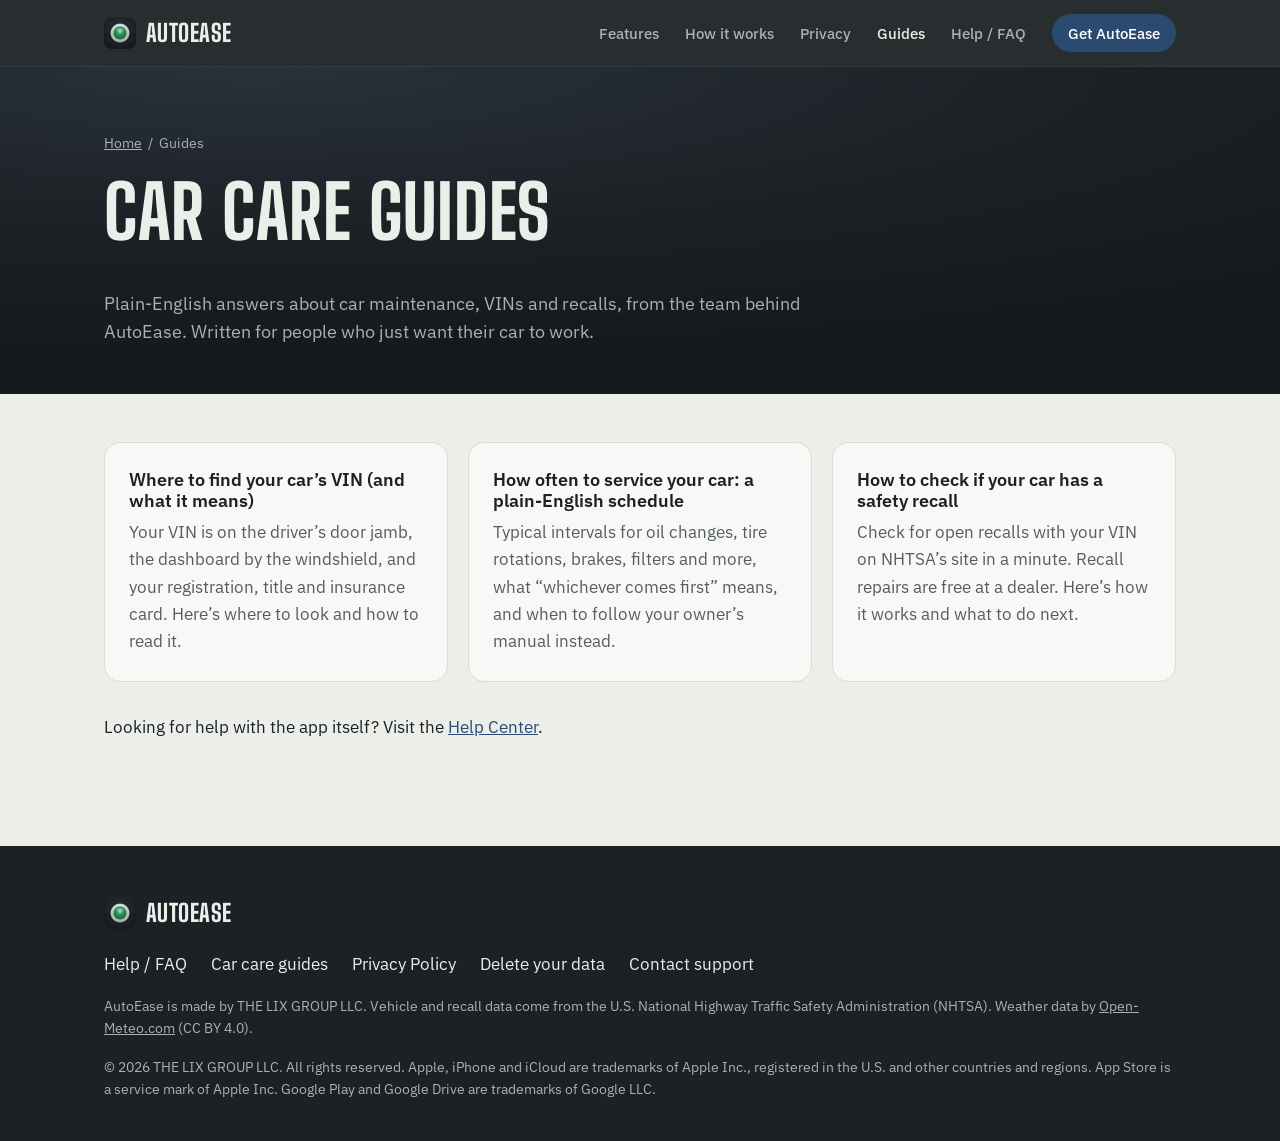
==== guides/index.html @ 2cf23d44 "Build the AutoEase site: home, Help Center, guides, privacy, delete data Landing page, searchable He" ====
<!doctype html>
<html lang="en">
<head>
  <!-- GTM head: paste the Google Tag Manager <script> snippet here, first thing in <head> (README → Analytics). -->
  <meta charset="utf-8" />
  <meta name="viewport" content="width=device-width, initial-scale=1" />
  <meta name="theme-color" content="#1c2125" />
  <title>Car Care Guides | AutoEase</title>
  <meta name="description" content="Plain-English guides to car maintenance schedules, finding your VIN and checking for safety recalls, from the team behind AutoEase." />
  <link rel="canonical" href="https://autoease.lixlink.com/guides/" />
  <meta property="og:site_name" content="AutoEase" />
  <meta property="og:type" content="website" />
  <meta property="og:url" content="https://autoease.lixlink.com/guides/" />
  <meta property="og:title" content="Car Care Guides | AutoEase" />
  <meta property="og:description" content="Plain-English guides to car maintenance schedules, finding your VIN and checking for safety recalls, from the team behind AutoEase." />
  <meta property="og:image" content="https://autoease.lixlink.com/assets/img/og-image.png" />
  <meta property="og:image:type" content="image/png" />
  <meta property="og:image:width" content="1200" />
  <meta property="og:image:height" content="630" />
  <meta property="og:image:alt" content="AutoEase status lamp glowing green. Scan your car once. We&#x27;ll tell you when it needs anything." />
  <meta property="og:locale" content="en_US" />
  <meta name="twitter:card" content="summary_large_image" />
  <meta name="twitter:title" content="Car Care Guides | AutoEase" />
  <meta name="twitter:description" content="Plain-English guides to car maintenance schedules, finding your VIN and checking for safety recalls, from the team behind AutoEase." />
  <meta name="twitter:image" content="https://autoease.lixlink.com/assets/img/og-image.png" />
  <link rel="icon" type="image/png" sizes="32x32" href="/assets/img/favicon-32.png" />
  <link rel="icon" type="image/png" sizes="16x16" href="/assets/img/favicon-16.png" />
  <link rel="apple-touch-icon" href="/assets/img/apple-touch-icon.png" />
  <link rel="preload" href="/assets/fonts/big-shoulders-display.woff2" as="font" type="font/woff2" crossorigin />
  <link rel="preload" href="/assets/fonts/ibm-plex-sans.woff2" as="font" type="font/woff2" crossorigin />
  <link rel="stylesheet" href="/assets/css/style.css" />
  <script type="application/ld+json">
{
  "@context": "https://schema.org",
  "@graph": [
    {
      "@type": "Organization",
      "@id": "https://autoease.lixlink.com/#organization",
      "name": "THE LIX GROUP LLC",
      "url": "https://autoease.lixlink.com/",
      "logo": {
        "@type": "ImageObject",
        "url": "https://autoease.lixlink.com/assets/img/icon-512.png",
        "width": 512,
        "height": 512
      },
      "contactPoint": {
        "@type": "ContactPoint",
        "contactType": "customer support",
        "email": "autoease-support@lixlink.com",
        "availableLanguage": "en"
      }
    },
    {
      "@type": "CollectionPage",
      "@id": "https://autoease.lixlink.com/guides/#page",
      "url": "https://autoease.lixlink.com/guides/",
      "name": "Car care guides",
      "isPartOf": {
        "@id": "https://autoease.lixlink.com/#website"
      },
      "inLanguage": "en-US",
      "mainEntity": {
        "@type": "ItemList",
        "itemListElement": [
          {
            "@type": "ListItem",
            "position": 1,
            "url": "https://autoease.lixlink.com/guides/find-your-vin.html",
            "name": "Where to find your car’s VIN (and what it means)"
          },
          {
            "@type": "ListItem",
            "position": 2,
            "url": "https://autoease.lixlink.com/guides/car-maintenance-schedule.html",
            "name": "How often to service your car: a plain-English schedule"
          },
          {
            "@type": "ListItem",
            "position": 3,
            "url": "https://autoease.lixlink.com/guides/check-car-recalls.html",
            "name": "How to check if your car has a safety recall"
          }
        ]
      }
    },
    {
      "@type": "BreadcrumbList",
      "itemListElement": [
        {
          "@type": "ListItem",
          "position": 1,
          "name": "Home",
          "item": "https://autoease.lixlink.com/"
        },
        {
          "@type": "ListItem",
          "position": 2,
          "name": "Guides",
          "item": "https://autoease.lixlink.com/guides/"
        }
      ]
    }
  ]
}
  </script>
</head>
<body>
  <!-- GTM body: paste the Google Tag Manager <noscript> snippet here, first thing in <body> (README → Analytics). -->
  <a class="skip-link" href="#main">Skip to content</a>
  <header class="site-header">
    <nav class="nav wrap" aria-label="Main">
      <a class="brand" href="/">
        <img src="/assets/img/icon-512.png" alt="" width="32" height="32" />
        <span>AutoEase</span>
      </a>
      <button class="nav-toggle" type="button" aria-label="Toggle navigation" aria-expanded="false" aria-controls="nav-links">☰</button>
      <ul class="nav-links" id="nav-links">
        <li><a href="/#features">Features</a></li>
        <li><a href="/#how-it-works">How it works</a></li>
        <li><a href="/#privacy">Privacy</a></li>
        <li><a href="/guides/" aria-current="page">Guides</a></li>
        <li><a href="/faq.html">Help / FAQ</a></li>
        <li><a class="nav-cta" href="/#download">Get AutoEase</a></li>
      </ul>
    </nav>
  </header>
  <main id="main">
    <div class="page-hero dark">
      <div class="wrap">
        <ol class="breadcrumb"><li><a href="/">Home</a></li><li aria-current="page">Guides</li></ol>
        <h1>Car care guides</h1>
        <p>Plain-English answers about car maintenance, VINs and recalls, from the team behind AutoEase. Written for people who just want their car to work.</p>
      </div>
    </div>
    <div class="wrap" style="padding-top:48px;padding-bottom:88px">
        <ul class="guide-list">
          <li><a class="card" href="/guides/find-your-vin.html"><h3>Where to find your car’s VIN (and what it means)</h3><p>Your VIN is on the driver’s door jamb, the dashboard by the windshield, and your registration, title and insurance card. Here’s where to look and how to read it.</p></a></li>
          <li><a class="card" href="/guides/car-maintenance-schedule.html"><h3>How often to service your car: a plain-English schedule</h3><p>Typical intervals for oil changes, tire rotations, brakes, filters and more, what “whichever comes first” means, and when to follow your owner’s manual instead.</p></a></li>
          <li><a class="card" href="/guides/check-car-recalls.html"><h3>How to check if your car has a safety recall</h3><p>Check for open recalls with your VIN on NHTSA’s site in a minute. Recall repairs are free at a dealer. Here’s how it works and what to do next.</p></a></li>
        </ul>
      <p style="margin-top:32px">Looking for help with the app itself? Visit the <a href="/faq.html">Help Center</a>.</p>
    </div>
  </main>
  <footer>
    <div class="wrap footer-inner">
      <a class="brand" href="/">
        <img src="/assets/img/icon-512.png" alt="" width="28" height="28" />
        <span>AutoEase</span>
      </a>
      <ul class="footer-links">
        <li><a href="/faq.html">Help / FAQ</a></li>
        <li><a href="/guides/">Car care guides</a></li>
        <li><a href="/privacy.html">Privacy Policy</a></li>
        <li><a href="/delete-data.html">Delete your data</a></li>
        <li><a href="mailto:autoease-support@lixlink.com">Contact support</a></li>
      </ul>
      <p class="footer-copy">AutoEase is made by THE LIX GROUP LLC. Vehicle and recall data come from the U.S. National Highway Traffic Safety Administration (NHTSA). Weather data by <a href="https://open-meteo.com/" rel="noopener" style="color:inherit">Open-Meteo.com</a> (CC BY 4.0).</p>
      <p class="footer-copy">© <span id="year">2026</span> THE LIX GROUP LLC. All rights reserved. Apple, iPhone and iCloud are trademarks of Apple Inc., registered in the U.S. and other countries and regions. App Store is a service mark of Apple Inc. Google Play and Google Drive are trademarks of Google LLC.</p>
    </div>
  </footer>

  <script>document.getElementById('year').textContent = new Date().getFullYear();</script>
  <script src="/assets/js/main.js" defer></script>
</body>
</html>
---- assets/css/style.css ----
/* AutoEase site. Tokens match the app's design system (docs/design/README.md
   in bitPimps/autoease): Fog/Panel/Steel/Asphalt/Instrument plus the three
   status "telltale" colors, Big Shoulders Display + IBM Plex. Dark asphalt
   for the header, hero and bands (like the store art); light Fog for reading. */

@font-face {
  font-family: 'Big Shoulders Display';
  font-style: normal;
  font-weight: 100 900;
  font-display: swap;
  src: url('/assets/fonts/big-shoulders-display.woff2') format('woff2');
}
@font-face {
  font-family: 'IBM Plex Sans';
  font-style: normal;
  font-weight: 100 700;
  font-display: swap;
  src: url('/assets/fonts/ibm-plex-sans.woff2') format('woff2');
}
@font-face {
  font-family: 'IBM Plex Mono';
  font-style: normal;
  font-weight: 500;
  font-display: swap;
  src: url('/assets/fonts/ibm-plex-mono-500.woff2') format('woff2');
}

:root {
  --fog: #eceee9;
  --panel: #f8f9f6;
  --steel: #d7dcd5;
  --asphalt: #1c2125;
  --asphalt-2: #252c32;
  --asphalt-line: #343c43;
  --instrument: #2b4a6f;
  --instrument-hover: #223c5b;
  --instrument-soft: #dfe6ee;

  --good: #2f8f5b;
  --soon: #c98a12;
  --overdue: #d14343;

  --ink: #1c2125;
  --ink-muted: #545d63;
  --on-dark: #eceee9;
  --on-dark-muted: #a9b1b6;

  --display: 'Big Shoulders Display', 'Arial Narrow', sans-serif;
  --body: 'IBM Plex Sans', -apple-system, BlinkMacSystemFont, 'Segoe UI', Roboto, sans-serif;
  --mono: 'IBM Plex Mono', ui-monospace, SFMono-Regular, Menlo, monospace;

  --max-width: 1120px;
  --radius: 16px;
  --radius-sm: 10px;

  color-scheme: light;
}

* { box-sizing: border-box; }

@media (prefers-reduced-motion: no-preference) {
  html { scroll-behavior: smooth; }
}

body {
  margin: 0;
  background: var(--fog);
  color: var(--ink);
  font-family: var(--body);
  font-size: 1.0625rem;
  line-height: 1.6;
  -webkit-font-smoothing: antialiased;
}

a { color: var(--instrument); }
a:hover { color: var(--instrument-hover); }
img { max-width: 100%; display: block; }
code, .mono { font-family: var(--mono); font-size: 0.92em; }

:focus-visible { outline: 3px solid var(--soon); outline-offset: 2px; }

.skip-link {
  position: absolute; left: 12px; top: -48px; z-index: 50;
  background: var(--panel); color: var(--ink); padding: 8px 14px; border-radius: 8px;
}
.skip-link:focus { top: 12px; }

.wrap { max-width: var(--max-width); margin: 0 auto; padding: 0 24px; }

h1, h2, h3 { line-height: 1.1; margin: 0 0 0.5em; }
h1, h2 {
  font-family: var(--display);
  font-weight: 800;
  text-transform: uppercase;
  letter-spacing: 0.01em;
}
h1 { font-size: clamp(2.6rem, 6.5vw, 4.6rem); }
h2 { font-size: clamp(2rem, 4.2vw, 2.9rem); }
h3 { font-size: 1.15rem; font-weight: 600; }

.eyebrow {
  display: inline-block;
  font-family: var(--mono);
  font-size: 0.8rem;
  letter-spacing: 0.14em;
  text-transform: uppercase;
  color: var(--good);
  margin-bottom: 12px;
}

/* ---------- Header ---------- */

.site-header {
  position: sticky; top: 0; z-index: 20;
  background: color-mix(in srgb, var(--asphalt) 94%, transparent);
  backdrop-filter: blur(10px);
  border-bottom: 1px solid var(--asphalt-line);
  color: var(--on-dark);
}
.nav { display: flex; align-items: center; justify-content: space-between; padding: 14px 24px; }
.brand {
  display: flex; align-items: center; gap: 10px;
  text-decoration: none; color: inherit;
}
.brand:hover { color: inherit; }
.brand img { width: 32px; height: 32px; border-radius: 8px; }
.brand span {
  font-family: var(--display); font-weight: 800; font-size: 1.5rem;
  text-transform: uppercase; letter-spacing: 0.02em;
}
.nav-links { display: flex; align-items: center; gap: 26px; list-style: none; margin: 0; padding: 0; }
.nav-links a { text-decoration: none; color: var(--on-dark-muted); font-size: 0.95rem; font-weight: 500; }
.nav-links a:hover, .nav-links a[aria-current="page"] { color: var(--on-dark); }
.nav-links a.nav-cta {
  color: #fff; background: var(--instrument); padding: 9px 16px; border-radius: 999px;
}
.nav-links a.nav-cta:hover { background: var(--instrument-hover); }
.nav-toggle {
  display: none; background: none; border: 1px solid var(--asphalt-line); color: var(--on-dark);
  border-radius: 8px; font-size: 1.2rem; padding: 4px 10px; cursor: pointer;
}

@media (max-width: 860px) {
  .nav-toggle { display: block; }
  .nav-links {
    display: none; position: absolute; left: 0; right: 0; top: 100%;
    flex-direction: column; align-items: stretch; gap: 0;
    background: var(--asphalt); border-bottom: 1px solid var(--asphalt-line); padding: 8px 24px 16px;
  }
  .nav-links.open { display: flex; }
  .nav-links a { display: block; padding: 12px 0; }
  .nav-links a.nav-cta { text-align: center; margin-top: 8px; }
}

/* ---------- Buttons ---------- */

.btn {
  display: inline-flex; align-items: center; justify-content: center;
  padding: 13px 22px; border-radius: 999px; font-weight: 600; text-decoration: none;
  border: 1px solid transparent; font-size: 1rem;
}
.btn-primary { background: var(--instrument); color: #fff; }
.btn-primary:hover { background: var(--instrument-hover); color: #fff; }
.btn-ghost { border-color: var(--asphalt-line); color: var(--on-dark); }
.btn-ghost:hover { border-color: var(--on-dark-muted); color: #fff; }

/* ---------- Hero ---------- */

.dark {
  background: radial-gradient(120% 90% at 20% 0%, #29313a 0%, var(--asphalt) 55%, #15191c 100%);
  color: var(--on-dark);
}
.hero { padding: 84px 0 96px; }
.hero-inner { display: grid; grid-template-columns: 1.15fr 0.85fr; gap: 56px; align-items: center; }
.hero .lead { font-size: 1.2rem; color: var(--on-dark-muted); max-width: 36em; }
.hero-actions { display: flex; flex-wrap: wrap; gap: 12px; margin: 28px 0 14px; }
.hero-note { font-family: var(--mono); font-size: 0.8rem; letter-spacing: 0.1em; text-transform: uppercase; color: var(--on-dark-muted); }
.hero-art { display: flex; flex-direction: column; align-items: center; gap: 28px; }

@media (max-width: 860px) {
  .hero { padding: 56px 0 64px; }
  .hero-inner { grid-template-columns: 1fr; gap: 40px; }
  .hero-art { order: -1; }
}

/* ---------- Telltale (the app's signature lamp) ---------- */

.telltale {
  --size: 220px;
  width: var(--size); height: var(--size); border-radius: 50%;
  background: radial-gradient(circle at 50% 30%, #e6ebe5 0%, #b9c3bb 100%);
  border: 2px solid #8c958f;
  display: grid; place-items: center;
  box-shadow: 0 30px 60px rgba(0, 0, 0, 0.35);
}
.telltale .lamp {
  width: 68%; height: 68%; border-radius: 50%;
  background: radial-gradient(circle at 50% 28%, #8fe0b0 0%, var(--good) 45%, #1f6b42 100%);
  box-shadow: inset 0 -10px 24px rgba(0, 0, 0, 0.25), 0 0 40px rgba(47, 143, 91, 0.55);
  position: relative;
}
.telltale .lamp::after {
  content: ''; position: absolute; left: 21%; top: 11%; width: 58%; height: 26%;
  border-radius: 50%; background: rgba(255, 255, 255, 0.28);
}
@media (prefers-reduced-motion: no-preference) {
  .telltale .lamp { animation: self-check 2.4s ease-out 0.3s both; }
}
/* Gauge self-check: red → amber → green, then settle. */
@keyframes self-check {
  0%   { background: radial-gradient(circle at 50% 28%, #f2a0a0 0%, var(--overdue) 45%, #8f2a2a 100%); box-shadow: inset 0 -10px 24px rgba(0,0,0,.25), 0 0 40px rgba(209,67,67,.55); }
  33%  { background: radial-gradient(circle at 50% 28%, #f6d58f 0%, var(--soon) 45%, #8a5e0b 100%); box-shadow: inset 0 -10px 24px rgba(0,0,0,.25), 0 0 40px rgba(201,138,18,.55); }
  66%, 100% { background: radial-gradient(circle at 50% 28%, #8fe0b0 0%, var(--good) 45%, #1f6b42 100%); box-shadow: inset 0 -10px 24px rgba(0,0,0,.25), 0 0 40px rgba(47,143,91,.55); }
}

.legend { display: flex; gap: 20px; list-style: none; padding: 0; margin: 0; font-size: 0.95rem; color: var(--on-dark-muted); }
.legend li { display: flex; align-items: center; gap: 8px; }
.dot { width: 12px; height: 12px; border-radius: 50%; display: inline-block; flex: none; }
.dot.good { background: var(--good); }
.dot.soon { background: var(--soon); }
.dot.overdue { background: var(--overdue); }

/* ---------- Sections ---------- */

section { padding: 88px 0; }
section[id] { scroll-margin-top: 72px; }
.section-head { max-width: 680px; margin-bottom: 44px; }
.section-head p { color: var(--ink-muted); font-size: 1.1rem; margin: 0; }
.dark .section-head p { color: var(--on-dark-muted); }
.alt { background: var(--panel); border-top: 1px solid var(--steel); border-bottom: 1px solid var(--steel); }

/* Steps */
.steps { display: grid; grid-template-columns: repeat(3, 1fr); gap: 20px; list-style: none; padding: 0; margin: 0; counter-reset: step; }
.steps li {
  background: var(--panel); border: 1px solid var(--steel); border-radius: var(--radius);
  padding: 28px 24px; counter-increment: step;
}
.steps li::before {
  content: counter(step, decimal-leading-zero);
  display: block; font-family: var(--mono); color: var(--instrument); font-size: 0.9rem; margin-bottom: 12px;
}
.steps p { margin: 0; color: var(--ink-muted); }
@media (max-width: 760px) { .steps { grid-template-columns: 1fr; } }

/* Feature grid */
.grid { display: grid; grid-template-columns: repeat(3, 1fr); gap: 20px; }
.card {
  background: var(--panel); border: 1px solid var(--steel); border-radius: var(--radius); padding: 26px 24px;
}
.alt .card { background: var(--fog); }
.card p { margin: 0; color: var(--ink-muted); }
.card .icon {
  width: 40px; height: 40px; border-radius: 10px; background: var(--instrument-soft); color: var(--instrument);
  display: grid; place-items: center; margin-bottom: 16px;
}
.card .icon svg { width: 22px; height: 22px; }
@media (max-width: 960px) { .grid { grid-template-columns: repeat(2, 1fr); } }
@media (max-width: 620px) { .grid { grid-template-columns: 1fr; } }

/* Status explainer */
.status-rows { display: grid; gap: 14px; }
.status-row {
  display: grid; grid-template-columns: auto 1fr; gap: 18px; align-items: start;
  background: var(--panel); border: 1px solid var(--steel); border-radius: var(--radius-sm); padding: 18px 20px;
}
.status-row .dot { width: 18px; height: 18px; margin-top: 4px; }
.status-row h3 { margin: 0 0 2px; }
.status-row p { margin: 0; color: var(--ink-muted); }

/* Data table */
.table-wrap { overflow-x: auto; border: 1px solid var(--steel); border-radius: var(--radius-sm); background: var(--panel); }
table { width: 100%; border-collapse: collapse; font-size: 0.98rem; }
caption { text-align: left; padding: 14px 18px 0; color: var(--ink-muted); font-size: 0.9rem; caption-side: bottom; padding-bottom: 14px; }
th, td { text-align: left; padding: 13px 18px; border-bottom: 1px solid var(--steel); vertical-align: top; }
thead th { font-size: 0.8rem; font-family: var(--mono); letter-spacing: 0.08em; text-transform: uppercase; color: var(--ink-muted); background: var(--fog); }
tbody tr:last-child th, tbody tr:last-child td { border-bottom: 0; }
td.num { font-family: var(--mono); font-variant-numeric: tabular-nums; white-space: nowrap; }
.two-col { display: grid; grid-template-columns: 1fr 1fr; gap: 48px; align-items: start; }
@media (max-width: 860px) { .two-col { grid-template-columns: 1fr; gap: 32px; } }

/* Screenshots */
.shots {
  display: flex; gap: 18px; list-style: none; padding: 4px 0 18px; margin: 0;
  overflow-x: auto; scroll-snap-type: x mandatory;
}
.shots li { flex: 0 0 230px; scroll-snap-align: start; }
.shots img { width: 230px; height: auto; border-radius: 18px; box-shadow: 0 16px 40px rgba(0, 0, 0, 0.35); }

/* Privacy band */
.band-inner { display: grid; grid-template-columns: 1.1fr 0.9fr; gap: 56px; align-items: center; }
.band-inner p { color: var(--on-dark-muted); }
.checklist { list-style: none; padding: 0; margin: 24px 0 0; display: grid; gap: 12px; }
.checklist li { display: flex; gap: 12px; align-items: flex-start; }
.checklist li::before {
  content: ''; flex: none; width: 14px; height: 14px; border-radius: 50%; margin-top: 6px;
  background: var(--good); box-shadow: 0 0 10px rgba(47, 143, 91, 0.6);
}
.data-flow { display: grid; gap: 12px; }
.data-flow div {
  border: 1px solid var(--asphalt-line); border-radius: var(--radius-sm); padding: 16px 18px; background: rgba(255,255,255,0.03);
}
.data-flow strong { display: block; color: var(--on-dark); }
.data-flow span { color: var(--on-dark-muted); font-size: 0.95rem; }
@media (max-width: 860px) { .band-inner { grid-template-columns: 1fr; gap: 32px; } }

/* Pricing */
.pricing-card {
  max-width: 560px; background: var(--panel); border: 1px solid var(--steel); border-radius: var(--radius); padding: 34px 32px;
}
.price { font-family: var(--display); font-weight: 800; font-size: 4rem; line-height: 1; margin: 6px 0 8px; }
.price-note { color: var(--ink-muted); margin-bottom: 18px; }
.pricing-list { padding-left: 0; list-style: none; display: grid; gap: 10px; margin: 0 0 22px; }
.pricing-list li { padding-left: 26px; position: relative; }
.pricing-list li::before { content: '✓'; position: absolute; left: 0; color: var(--good); font-weight: 700; }
.fineprint { color: var(--ink-muted); font-size: 0.92rem; margin: 0; }

/* CTA */
.cta-band { text-align: center; border-radius: var(--radius); padding: 56px 28px; }
.cta-band p { color: var(--on-dark-muted); max-width: 40em; margin: 0 auto 8px; }
.store-soon { display: flex; flex-wrap: wrap; justify-content: center; gap: 12px; margin: 24px 0 8px; }
.store-soon span {
  border: 1px solid var(--asphalt-line); border-radius: 12px; padding: 10px 18px; color: var(--on-dark);
  font-weight: 500;
}

/* Guides list */
.guide-list { display: grid; grid-template-columns: repeat(3, 1fr); gap: 20px; list-style: none; padding: 0; margin: 0; }
.guide-list a { display: block; height: 100%; text-decoration: none; color: inherit; }
.guide-list a:hover h3 { color: var(--instrument); }
@media (max-width: 960px) { .guide-list { grid-template-columns: 1fr; } }

/* ---------- Content pages (privacy, guides, delete data) ---------- */

.page-hero { padding: 64px 0 48px; }
.page-hero p { color: var(--on-dark-muted); max-width: 40em; margin: 0; font-size: 1.1rem; }
.breadcrumb { list-style: none; padding: 0; margin: 0 0 18px; display: flex; flex-wrap: wrap; gap: 6px; font-size: 0.9rem; color: var(--on-dark-muted); }
.breadcrumb li + li::before { content: '/'; margin-right: 6px; }
.breadcrumb a { color: var(--on-dark-muted); }
.content-page { max-width: 760px; padding-top: 48px; padding-bottom: 88px; }
.content-page h2 { font-size: 1.9rem; margin-top: 1.6em; }
.content-page h3 { margin-top: 1.4em; }
.content-page li { margin-bottom: 6px; }
.updated { font-family: var(--mono); font-size: 0.85rem; color: var(--ink-muted); }
.callout {
  border-left: 4px solid var(--instrument); background: var(--panel); padding: 16px 20px; border-radius: 0 var(--radius-sm) var(--radius-sm) 0; margin: 24px 0;
}
.callout.warn { border-left-color: var(--soon); }
.tldr { border: 1px solid var(--steel); background: var(--panel); border-radius: var(--radius-sm); padding: 18px 22px; margin: 0 0 32px; }
.tldr strong:first-child { font-family: var(--mono); font-size: 0.8rem; letter-spacing: 0.1em; text-transform: uppercase; color: var(--good); display: block; margin-bottom: 4px; }
.tldr p { margin: 0; }

/* ---------- FAQ ---------- */

.faq-layout { display: grid; grid-template-columns: 220px 1fr; gap: 48px; padding-top: 48px; padding-bottom: 88px; }
.faq-toc { position: sticky; top: 88px; align-self: start; }
.faq-toc ul { list-style: none; padding: 0; margin: 0; display: grid; gap: 4px; }
.faq-toc a { text-decoration: none; color: var(--ink-muted); display: block; padding: 6px 10px; border-radius: 8px; font-size: 0.95rem; }
.faq-toc a:hover { background: var(--panel); color: var(--ink); }
.faq-search { margin-top: 28px; max-width: 560px; }
.faq-search input {
  width: 100%; padding: 14px 18px; font: inherit; border-radius: 999px; border: 1px solid var(--asphalt-line);
  background: var(--asphalt-2); color: var(--on-dark);
}
.faq-search input::placeholder { color: var(--on-dark-muted); }
.faq-group { padding: 0; margin-bottom: 44px; }
.faq-group h2 { font-size: 2rem; }
.faq-item { background: var(--panel); border: 1px solid var(--steel); border-radius: var(--radius-sm); margin-bottom: 10px; }
.faq-item summary {
  cursor: pointer; padding: 16px 48px 16px 20px; font-weight: 600; list-style: none; position: relative;
}
.faq-item summary::-webkit-details-marker { display: none; }
.faq-item summary::after {
  content: '+'; position: absolute; right: 20px; top: 50%; transform: translateY(-50%);
  font-family: var(--mono); color: var(--instrument); font-size: 1.2rem;
}
.faq-item[open] summary::after { content: '−'; }
.faq-answer { padding: 0 20px 18px; color: var(--ink-muted); }
.faq-answer p { margin: 0 0 10px; }
.faq-answer p:last-child { margin-bottom: 0; }
.faq-empty { display: none; background: var(--panel); border: 1px solid var(--steel); border-radius: var(--radius-sm); padding: 18px 20px; }
@media (max-width: 860px) {
  .faq-layout { grid-template-columns: 1fr; gap: 24px; }
  .faq-toc { position: static; }
  .faq-toc ul { display: flex; flex-wrap: wrap; gap: 6px; }
  .faq-toc a { border: 1px solid var(--steel); background: var(--panel); }
}

/* ---------- Footer ---------- */

footer { background: var(--asphalt); color: var(--on-dark-muted); padding: 48px 0 40px; }
.footer-inner { display: grid; gap: 18px; }
.footer-inner .brand { color: var(--on-dark); }
.footer-links { display: flex; flex-wrap: wrap; gap: 8px 24px; list-style: none; padding: 0; margin: 0; }
.footer-links a { color: var(--on-dark); text-decoration: none; }
.footer-links a:hover { text-decoration: underline; color: #fff; }
.footer-copy { font-size: 0.85rem; margin: 0; }

/* Back to top */
.to-top {
  position: fixed; left: 20px; bottom: 20px; z-index: 30; width: 44px; height: 44px; border-radius: 50%;
  border: 1px solid var(--asphalt-line); background: var(--asphalt); color: var(--on-dark);
  display: grid; place-items: center; cursor: pointer; opacity: 0; pointer-events: none; transition: opacity 0.2s;
}
.to-top.visible { opacity: 1; pointer-events: auto; }

/* Grid children default to min-width:auto, which lets a wide table push the page sideways. */
.two-col > *, .band-inner > *, .hero-inner > *, .faq-layout > * { min-width: 0; }
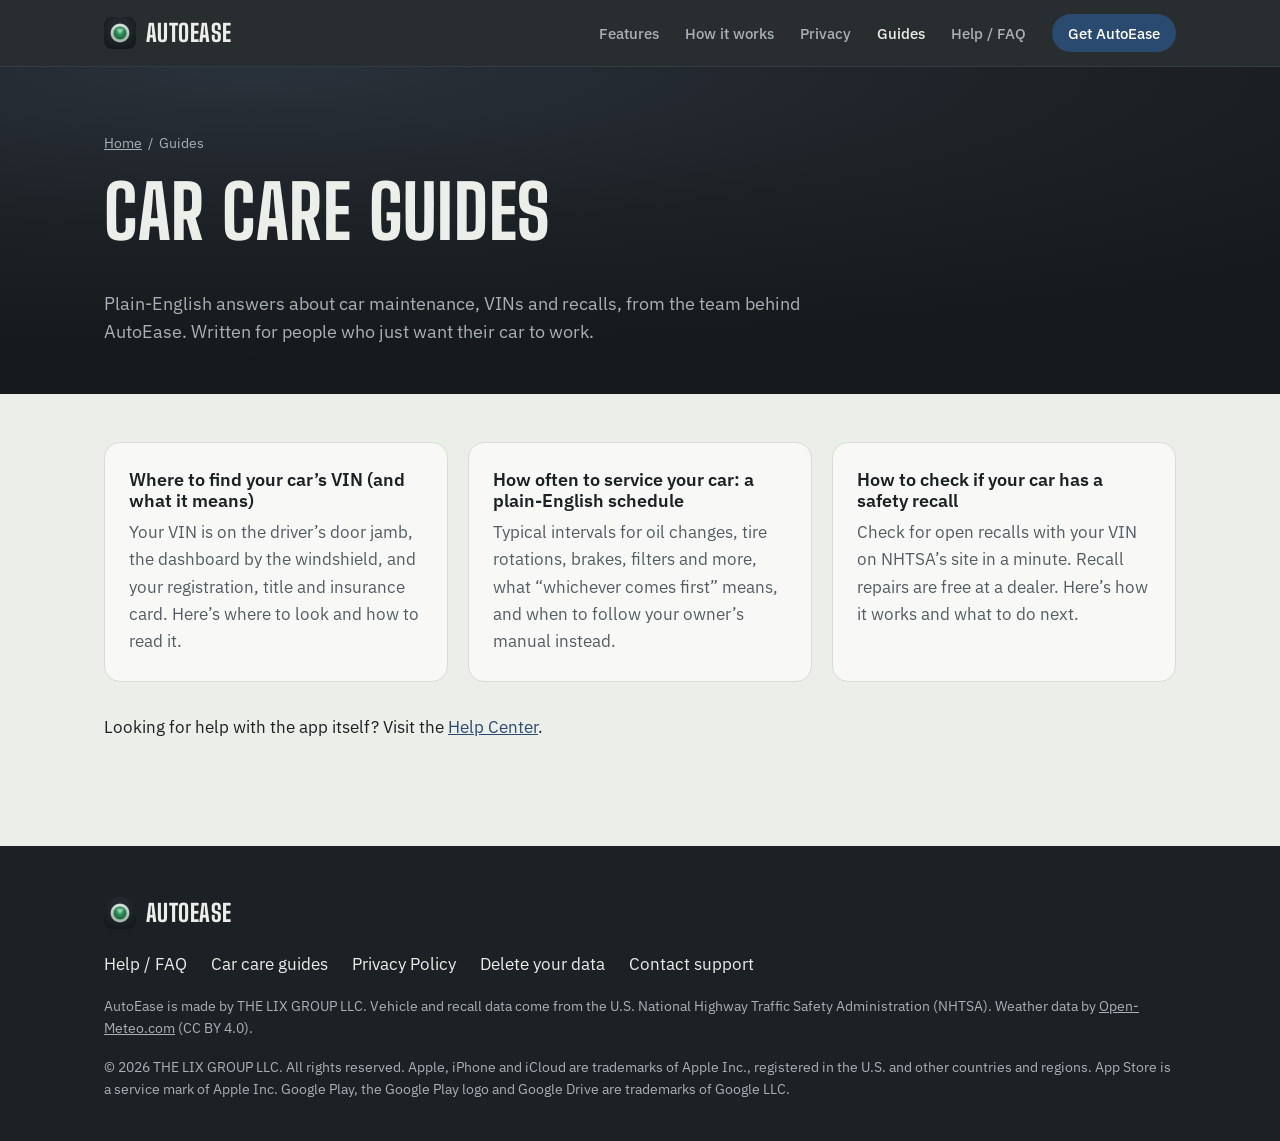
==== commit 587e3456: "Review fixes: Google Play logo trademark notice, iPhone shown as coming soon - Footer on every page " ====
--- a/guides/index.html
+++ b/guides/index.html
@@ -156,7 +156,7 @@
         <li><a href="mailto:autoease-support@lixlink.com">Contact support</a></li>
       </ul>
       <p class="footer-copy">AutoEase is made by THE LIX GROUP LLC. Vehicle and recall data come from the U.S. National Highway Traffic Safety Administration (NHTSA). Weather data by <a href="https://open-meteo.com/" rel="noopener" style="color:inherit">Open-Meteo.com</a> (CC BY 4.0).</p>
-      <p class="footer-copy">© <span id="year">2026</span> THE LIX GROUP LLC. All rights reserved. Apple, iPhone and iCloud are trademarks of Apple Inc., registered in the U.S. and other countries and regions. App Store is a service mark of Apple Inc. Google Play and Google Drive are trademarks of Google LLC.</p>
+      <p class="footer-copy">© <span id="year">2026</span> THE LIX GROUP LLC. All rights reserved. Apple, iPhone and iCloud are trademarks of Apple Inc., registered in the U.S. and other countries and regions. App Store is a service mark of Apple Inc. Google Play, the Google Play logo and Google Drive are trademarks of Google LLC.</p>
     </div>
   </footer>
 
--- a/assets/css/style.css
+++ b/assets/css/style.css
@@ -187,6 +187,13 @@
 
 .telltale {
   --size: 220px;
+  /* Lamp faces: one source for the resting lamp and both self-checks. */
+  --lamp-red: radial-gradient(circle at 50% 28%, #f2a0a0 0%, var(--overdue) 45%, #8f2a2a 100%);
+  --lamp-amber: radial-gradient(circle at 50% 28%, #f6d58f 0%, var(--soon) 45%, #8a5e0b 100%);
+  --lamp-green: radial-gradient(circle at 50% 28%, #8fe0b0 0%, var(--good) 45%, #1f6b42 100%);
+  --glow-red: inset 0 -10px 24px rgba(0, 0, 0, 0.25), 0 0 40px rgba(209, 67, 67, 0.55);
+  --glow-amber: inset 0 -10px 24px rgba(0, 0, 0, 0.25), 0 0 40px rgba(201, 138, 18, 0.55);
+  --glow-green: inset 0 -10px 24px rgba(0, 0, 0, 0.25), 0 0 40px rgba(47, 143, 91, 0.55);
   width: var(--size); height: var(--size); border-radius: 50%;
   background: radial-gradient(circle at 50% 30%, #e6ebe5 0%, #b9c3bb 100%);
   border: 2px solid #8c958f;
@@ -195,23 +202,52 @@
 }
 .telltale .lamp {
   width: 68%; height: 68%; border-radius: 50%;
-  background: radial-gradient(circle at 50% 28%, #8fe0b0 0%, var(--good) 45%, #1f6b42 100%);
-  box-shadow: inset 0 -10px 24px rgba(0, 0, 0, 0.25), 0 0 40px rgba(47, 143, 91, 0.55);
+  background: var(--lamp-green);
+  box-shadow: var(--glow-green);
   position: relative;
 }
 .telltale .lamp::after {
   content: ''; position: absolute; left: 21%; top: 11%; width: 58%; height: 26%;
   border-radius: 50%; background: rgba(255, 255, 255, 0.28);
 }
+/* Gauge self-check. Anywhere (404): red → amber → green once, then settle.
+   Hero: one slower pass (about 1.2s red, 1.2s amber, then green), with the
+   legend lighting the matching label in step. Lamp and legend share
+   --check (duration and delay) so they can't drift. The whole run is 4.9s,
+   under 5s, so it needs no pause control (WCAG 2.2.2); main.js replays it
+   when the lamp is hovered or tapped. Reduced motion: a steady green lamp
+   and a plain legend. */
+.hero-art { --check: 4.6s ease-in-out 0.3s both; }
 @media (prefers-reduced-motion: no-preference) {
   .telltale .lamp { animation: self-check 2.4s ease-out 0.3s both; }
-}
-/* Gauge self-check: red → amber → green, then settle. */
+  .hero .telltale .lamp { animation: self-check-hero var(--check); }
+  .hero .legend li:has(.dot.good) { animation: label-good var(--check); }
+  .hero .legend li:has(.dot.soon) { animation: label-soon var(--check); }
+  .hero .legend li:has(.dot.overdue) { animation: label-overdue var(--check); }
+  .hero .legend .dot.good { animation: dot-good var(--check); }
+  .hero .legend .dot.soon { animation: dot-soon var(--check); }
+  .hero .legend .dot.overdue { animation: dot-overdue var(--check); }
+}
 @keyframes self-check {
-  0%   { background: radial-gradient(circle at 50% 28%, #f2a0a0 0%, var(--overdue) 45%, #8f2a2a 100%); box-shadow: inset 0 -10px 24px rgba(0,0,0,.25), 0 0 40px rgba(209,67,67,.55); }
-  33%  { background: radial-gradient(circle at 50% 28%, #f6d58f 0%, var(--soon) 45%, #8a5e0b 100%); box-shadow: inset 0 -10px 24px rgba(0,0,0,.25), 0 0 40px rgba(201,138,18,.55); }
-  66%, 100% { background: radial-gradient(circle at 50% 28%, #8fe0b0 0%, var(--good) 45%, #1f6b42 100%); box-shadow: inset 0 -10px 24px rgba(0,0,0,.25), 0 0 40px rgba(47,143,91,.55); }
-}
+  0%        { background: var(--lamp-red); box-shadow: var(--glow-red); }
+  33%       { background: var(--lamp-amber); box-shadow: var(--glow-amber); }
+  66%, 100% { background: var(--lamp-green); box-shadow: var(--glow-green); }
+}
+@keyframes self-check-hero {
+  0%, 26%   { background: var(--lamp-red); box-shadow: var(--glow-red); }
+  28%, 52%  { background: var(--lamp-amber); box-shadow: var(--glow-amber); }
+  54%, 100% { background: var(--lamp-green); box-shadow: var(--glow-green); }
+}
+/* Labels only switch between muted and bright (both well above 4.5:1);
+   the dots carry the dimming and all end at full strength, so the color
+   key stays readable once the check is over. Every keyframe sets its
+   value so nothing drifts between phases. */
+@keyframes label-overdue { 0%, 26% { color: var(--on-dark); } 28%, 100% { color: var(--on-dark-muted); } }
+@keyframes label-soon    { 0%, 26% { color: var(--on-dark-muted); } 28%, 52% { color: var(--on-dark); } 54%, 100% { color: var(--on-dark-muted); } }
+@keyframes label-good    { 0%, 52% { color: var(--on-dark-muted); } 54%, 100% { color: var(--on-dark); } }
+@keyframes dot-overdue { 0%, 26% { opacity: 1; } 28%, 85% { opacity: 0.35; } 100% { opacity: 1; } }
+@keyframes dot-soon    { 0%, 26% { opacity: 0.35; } 28%, 52% { opacity: 1; } 54%, 85% { opacity: 0.35; } 100% { opacity: 1; } }
+@keyframes dot-good    { 0%, 52% { opacity: 0.35; } 54%, 100% { opacity: 1; } }
 
 .legend { display: flex; gap: 20px; list-style: none; padding: 0; margin: 0; font-size: 0.95rem; color: var(--on-dark-muted); }
 .legend li { display: flex; align-items: center; gap: 8px; }
@@ -223,7 +259,7 @@
 /* ---------- Sections ---------- */
 
 section { padding: 88px 0; }
-section[id] { scroll-margin-top: 72px; }
+section[id], details[id], h2[id], h3[id] { scroll-margin-top: 80px; }
 .section-head { max-width: 680px; margin-bottom: 44px; }
 .section-head p { color: var(--ink-muted); font-size: 1.1rem; margin: 0; }
 .dark .section-head p { color: var(--on-dark-muted); }
@@ -286,6 +322,37 @@
 .shots li { flex: 0 0 230px; scroll-snap-align: start; }
 .shots img { width: 230px; height: auto; border-radius: 18px; box-shadow: 0 16px 40px rgba(0, 0, 0, 0.35); }
 
+/* Carousel: main.js adds .is-enhanced and the arrow buttons. Without JS the
+   strip above keeps its scrollbar. The track stays a scroll-snap list, so
+   swipe, trackpad and arrow keys work as before. */
+.carousel { position: relative; }
+.carousel.is-enhanced .shots { scrollbar-width: none; }
+.carousel.is-enhanced .shots::-webkit-scrollbar { display: none; }
+.carousel.is-enhanced.more-after .shots { -webkit-mask-image: linear-gradient(to right, #000 85%, transparent); mask-image: linear-gradient(to right, #000 85%, transparent); }
+.carousel.is-enhanced.more-before .shots { -webkit-mask-image: linear-gradient(to left, #000 85%, transparent); mask-image: linear-gradient(to left, #000 85%, transparent); }
+.carousel.is-enhanced.more-before.more-after .shots { -webkit-mask-image: linear-gradient(to right, transparent, #000 15%, #000 85%, transparent); mask-image: linear-gradient(to right, transparent, #000 15%, #000 85%, transparent); }
+/* The edge fade would hide the focus ring; drop it while the track has
+   keyboard focus. */
+.carousel.is-enhanced.more-before .shots:focus-visible,
+.carousel.is-enhanced.more-after .shots:focus-visible { -webkit-mask-image: none; mask-image: none; }
+.carousel-btn {
+  position: absolute; top: calc(50% - 26px); z-index: 1;
+  width: 48px; height: 48px; border-radius: 50%;
+  display: grid; place-items: center; cursor: pointer;
+  background: var(--asphalt-2); color: var(--on-dark);
+  border: 1px solid var(--asphalt-line); box-shadow: 0 8px 24px rgba(0, 0, 0, 0.4);
+  transition: opacity 0.2s, background 0.2s;
+}
+.carousel-btn:hover { background: var(--instrument); }
+.carousel-btn:focus-visible { outline: 2px solid var(--on-dark); outline-offset: 2px; }
+.carousel-btn[disabled] { opacity: 0; pointer-events: none; }
+.carousel-btn.prev { left: -12px; }
+.carousel-btn.next { right: -12px; }
+@media (max-width: 600px) {
+  .carousel-btn.prev { left: 0; }
+  .carousel-btn.next { right: 0; }
+}
+
 /* Privacy band */
 .band-inner { display: grid; grid-template-columns: 1.1fr 0.9fr; gap: 56px; align-items: center; }
 .band-inner p { color: var(--on-dark-muted); }
@@ -317,10 +384,13 @@
 /* CTA */
 .cta-band { text-align: center; border-radius: var(--radius); padding: 56px 28px; }
 .cta-band p { color: var(--on-dark-muted); max-width: 40em; margin: 0 auto 8px; }
-.store-soon { display: flex; flex-wrap: wrap; justify-content: center; gap: 12px; margin: 24px 0 8px; }
-.store-soon span {
-  border: 1px solid var(--asphalt-line); border-radius: 12px; padding: 10px 18px; color: var(--on-dark);
-  font-weight: 500;
+.store-badges { display: flex; flex-wrap: wrap; justify-content: center; align-items: center; gap: 14px; margin: 24px 0 20px; }
+.store-badge { display: inline-block; line-height: 0; }
+.store-badge img { height: 52px; width: auto; }
+.store-soon-pill {
+  display: inline-flex; align-items: center; height: 52px; box-sizing: border-box;
+  border: 1px solid var(--asphalt-line); border-radius: 8px; padding: 0 18px; color: var(--on-dark-muted);
+  font-weight: 500; white-space: nowrap;
 }
 
 /* Guides list */
@@ -401,7 +471,8 @@
   border: 1px solid var(--asphalt-line); background: var(--asphalt); color: var(--on-dark);
   display: grid; place-items: center; cursor: pointer; opacity: 0; pointer-events: none; transition: opacity 0.2s;
 }
-.to-top.visible { opacity: 1; pointer-events: auto; }
+.to-top { visibility: hidden; transition: opacity 0.2s, visibility 0.2s; }
+.to-top.visible { opacity: 1; pointer-events: auto; visibility: visible; }
 
 /* Grid children default to min-width:auto, which lets a wide table push the page sideways. */
 .two-col > *, .band-inner > *, .hero-inner > *, .faq-layout > * { min-width: 0; }
